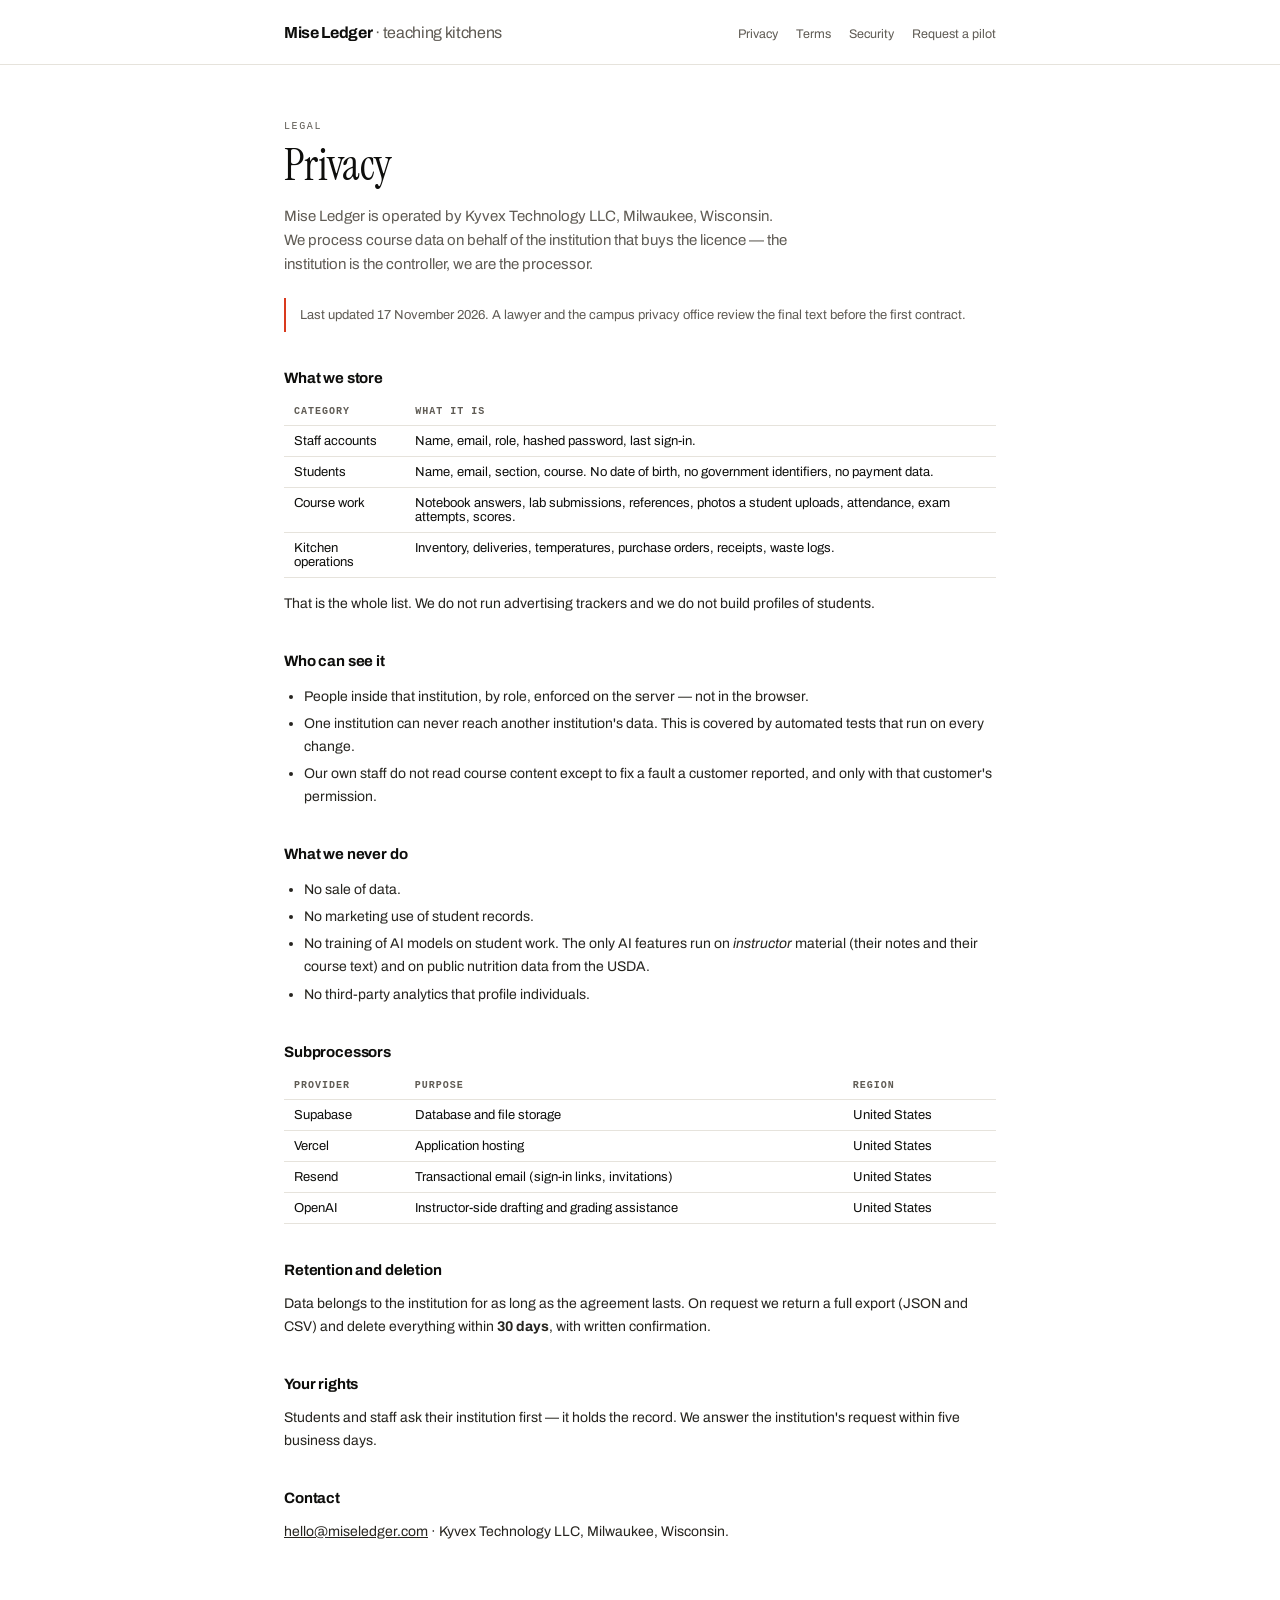
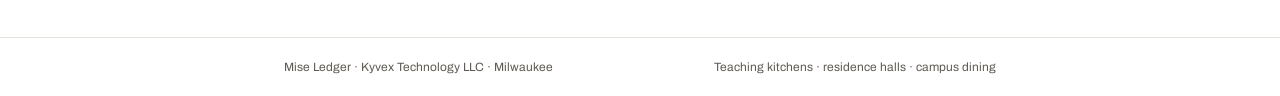
==== privacy.html @ e0c135ef "landing: the paper a university asks for Privacy, Terms and Security, linked from the footer. They n" ====
<!DOCTYPE html>
<html lang="en">
<head>
<meta charset="UTF-8"/>
<meta name="viewport" content="width=device-width, initial-scale=1"/>
<title>Privacy — Mise Ledger</title>
<meta name="description" content="What Mise Ledger stores, who can see it, and what we never do with it."/>
<link rel="preconnect" href="https://fonts.googleapis.com">
<link rel="preconnect" href="https://fonts.gstatic.com" crossorigin>
<link href="https://fonts.googleapis.com/css2?family=Archivo:wght@400;500;600;700&family=Instrument+Serif&display=swap" rel="stylesheet">
<link rel="stylesheet" href="/legal.css"/>
</head>
<body>
<header><div class="wrap">
  <a class="brand" href="/">Mise Ledger <span>· teaching kitchens</span></a>
  <nav><a href="/privacy.html">Privacy</a><a href="/terms.html">Terms</a><a href="/security.html">Security</a><a href="/#pilot">Request a pilot</a></nav>
</div></header>

<main><div class="wrap">
  <div class="eyebrow">Legal</div>
  <h1>Privacy</h1>
  <p class="lead">Mise Ledger is operated by Kyvex Technology LLC, Milwaukee, Wisconsin. We process course data on behalf of the institution that buys the licence — the institution is the controller, we are the processor.</p>

  <div class="note">Last updated 17 November 2026. A lawyer and the campus privacy office review the final text before the first contract.</div>

  <h2>What we store</h2>
  <table>
    <tr><th>Category</th><th>What it is</th></tr>
    <tr><td>Staff accounts</td><td>Name, email, role, hashed password, last sign-in.</td></tr>
    <tr><td>Students</td><td>Name, email, section, course. No date of birth, no government identifiers, no payment data.</td></tr>
    <tr><td>Course work</td><td>Notebook answers, lab submissions, references, photos a student uploads, attendance, exam attempts, scores.</td></tr>
    <tr><td>Kitchen operations</td><td>Inventory, deliveries, temperatures, purchase orders, receipts, waste logs.</td></tr>
  </table>
  <p>That is the whole list. We do not run advertising trackers and we do not build profiles of students.</p>

  <h2>Who can see it</h2>
  <ul>
    <li>People inside that institution, by role, enforced on the server — not in the browser.</li>
    <li>One institution can never reach another institution's data. This is covered by automated tests that run on every change.</li>
    <li>Our own staff do not read course content except to fix a fault a customer reported, and only with that customer's permission.</li>
  </ul>

  <h2>What we never do</h2>
  <ul>
    <li>No sale of data.</li>
    <li>No marketing use of student records.</li>
    <li>No training of AI models on student work. The only AI features run on <em>instructor</em> material (their notes and their course text) and on public nutrition data from the USDA.</li>
    <li>No third-party analytics that profile individuals.</li>
  </ul>

  <h2>Subprocessors</h2>
  <table>
    <tr><th>Provider</th><th>Purpose</th><th>Region</th></tr>
    <tr><td>Supabase</td><td>Database and file storage</td><td>United States</td></tr>
    <tr><td>Vercel</td><td>Application hosting</td><td>United States</td></tr>
    <tr><td>Resend</td><td>Transactional email (sign-in links, invitations)</td><td>United States</td></tr>
    <tr><td>OpenAI</td><td>Instructor-side drafting and grading assistance</td><td>United States</td></tr>
  </table>

  <h2>Retention and deletion</h2>
  <p>Data belongs to the institution for as long as the agreement lasts. On request we return a full export (JSON and CSV) and delete everything within <strong>30 days</strong>, with written confirmation.</p>

  <h2>Your rights</h2>
  <p>Students and staff ask their institution first — it holds the record. We answer the institution's request within five business days.</p>

  <h2>Contact</h2>
  <p><a href="mailto:hello@miseledger.com">hello@miseledger.com</a> · Kyvex Technology LLC, Milwaukee, Wisconsin.</p>
</div></main>

<footer><div class="wrap"><span>Mise Ledger · Kyvex Technology LLC · Milwaukee</span><span>Teaching kitchens · residence halls · campus dining</span></div></footer>
</body></html>
---- legal.css ----
:root{
  --ink:#0E0E0C; --paper:#FFFFFF; --soft:#F7F6F3; --grey:#5F5B54; --rule:#E6E3DC; --red:#D93A1E;
  --sans:"Archivo",-apple-system,Helvetica,Arial,sans-serif;
  --serif:"Instrument Serif",Georgia,serif;
  --mono:ui-monospace,SFMono-Regular,Menlo,monospace;
}
*{box-sizing:border-box}
body{margin:0;background:var(--paper);color:var(--ink);font-family:var(--sans);-webkit-font-smoothing:antialiased}
::selection{background:var(--red);color:#fff}
a{color:inherit}
.wrap{max-width:760px;margin:0 auto;padding:0 24px}
header{border-bottom:1px solid var(--rule)}
header .wrap{display:flex;align-items:center;justify-content:space-between;height:64px}
.brand{font-weight:700;letter-spacing:-.02em;text-decoration:none}
.brand span{color:var(--grey);font-weight:400}
nav a{font-size:12.5px;color:var(--grey);text-decoration:none;margin-left:18px}
nav a:hover{color:var(--ink)}
main{padding:56px 0 80px}
.eyebrow{font-family:var(--mono);font-size:10px;letter-spacing:.16em;text-transform:uppercase;color:var(--grey)}
h1{font-family:var(--serif);font-weight:400;font-size:44px;line-height:1.06;letter-spacing:-.015em;margin:10px 0 8px}
.lead{font-size:15px;color:var(--grey);line-height:1.6;max-width:56ch}
h2{font-size:15px;font-weight:700;margin:38px 0 8px;letter-spacing:-.01em}
p,li{font-size:14px;line-height:1.65;color:#26241f}
ul{padding-left:20px}
li{margin:4px 0}
.note{border-left:2px solid var(--red);padding:10px 0 10px 14px;color:var(--grey);font-size:13px;margin:22px 0}
table{width:100%;border-collapse:collapse;margin:12px 0;font-size:13px}
th,td{text-align:left;padding:8px 10px;border-bottom:1px solid var(--rule);vertical-align:top}
th{font-size:10px;letter-spacing:.1em;text-transform:uppercase;color:var(--grey);font-family:var(--mono)}
footer{border-top:1px solid var(--rule);padding:22px 0;color:var(--grey);font-size:12px}
footer .wrap{display:flex;gap:16px;flex-wrap:wrap;justify-content:space-between}
@media(max-width:640px){h1{font-size:32px}main{padding:36px 0 56px}}
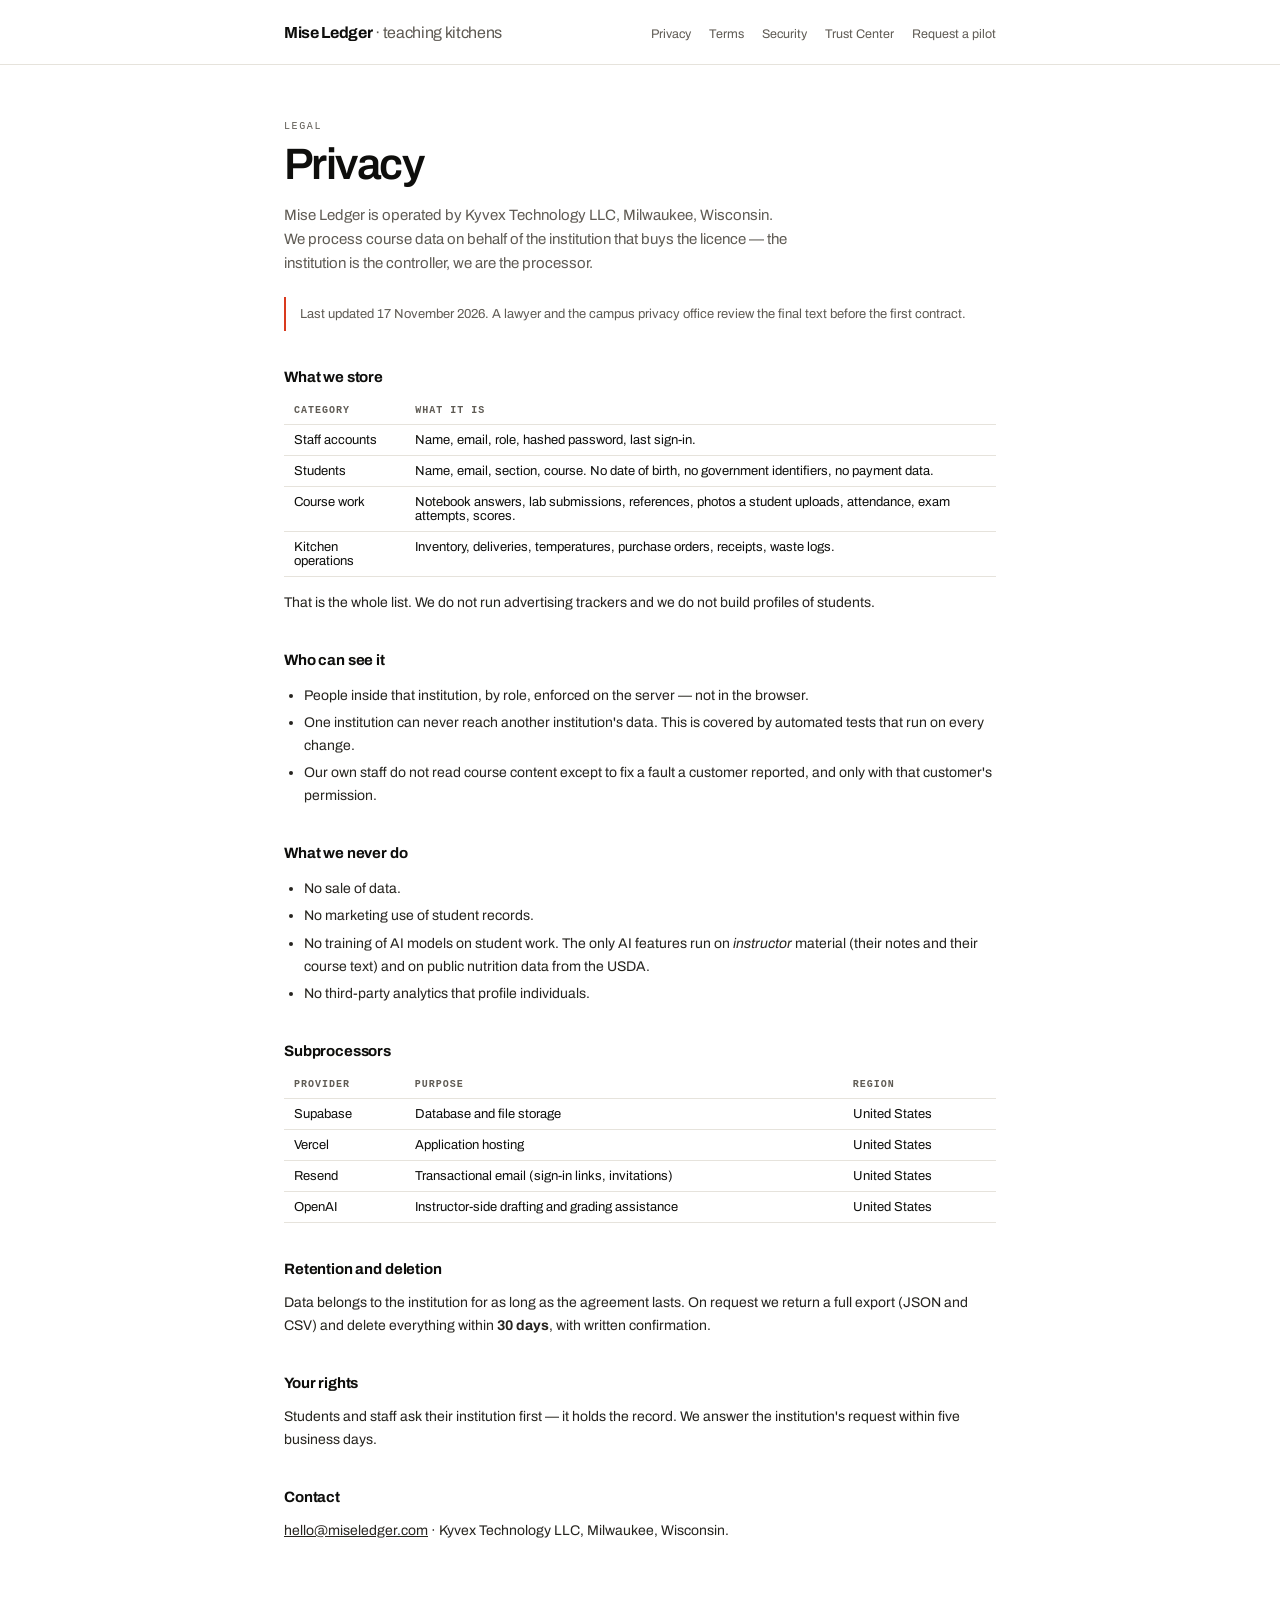
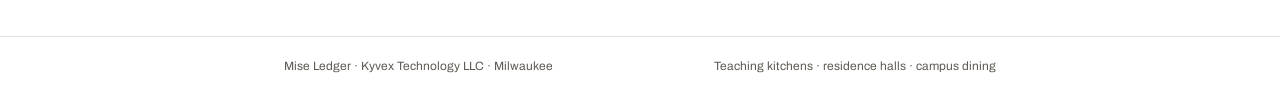
==== commit 6dbf5294: "Landing v3: Trust Center, student section, browser-framed film with chapters, full footer, brighter " ====
--- a/privacy.html
+++ b/privacy.html
@@ -13,7 +13,7 @@
 <body>
 <header><div class="wrap">
   <a class="brand" href="/">Mise Ledger <span>· teaching kitchens</span></a>
-  <nav><a href="/privacy.html">Privacy</a><a href="/terms.html">Terms</a><a href="/security.html">Security</a><a href="/#pilot">Request a pilot</a></nav>
+  <nav><a href="/privacy.html">Privacy</a><a href="/terms.html">Terms</a><a href="/security.html">Security</a><a href="/trust">Trust Center</a><a href="/#pilot">Request a pilot</a></nav>
 </div></header>
 
 <main><div class="wrap">
--- a/legal.css
+++ b/legal.css
@@ -17,7 +17,8 @@
 nav a:hover{color:var(--ink)}
 main{padding:56px 0 80px}
 .eyebrow{font-family:var(--mono);font-size:10px;letter-spacing:.16em;text-transform:uppercase;color:var(--grey)}
-h1{font-family:var(--serif);font-weight:400;font-size:44px;line-height:1.06;letter-spacing:-.015em;margin:10px 0 8px}
+h1{font-family:var(--sans);font-weight:600;font-size:44px;line-height:1.04;letter-spacing:-.035em;margin:10px 0 8px}
+h1 em{font-family:var(--serif);font-style:italic;font-weight:400;color:var(--red)}
 .lead{font-size:15px;color:var(--grey);line-height:1.6;max-width:56ch}
 h2{font-size:15px;font-weight:700;margin:38px 0 8px;letter-spacing:-.01em}
 p,li{font-size:14px;line-height:1.65;color:#26241f}
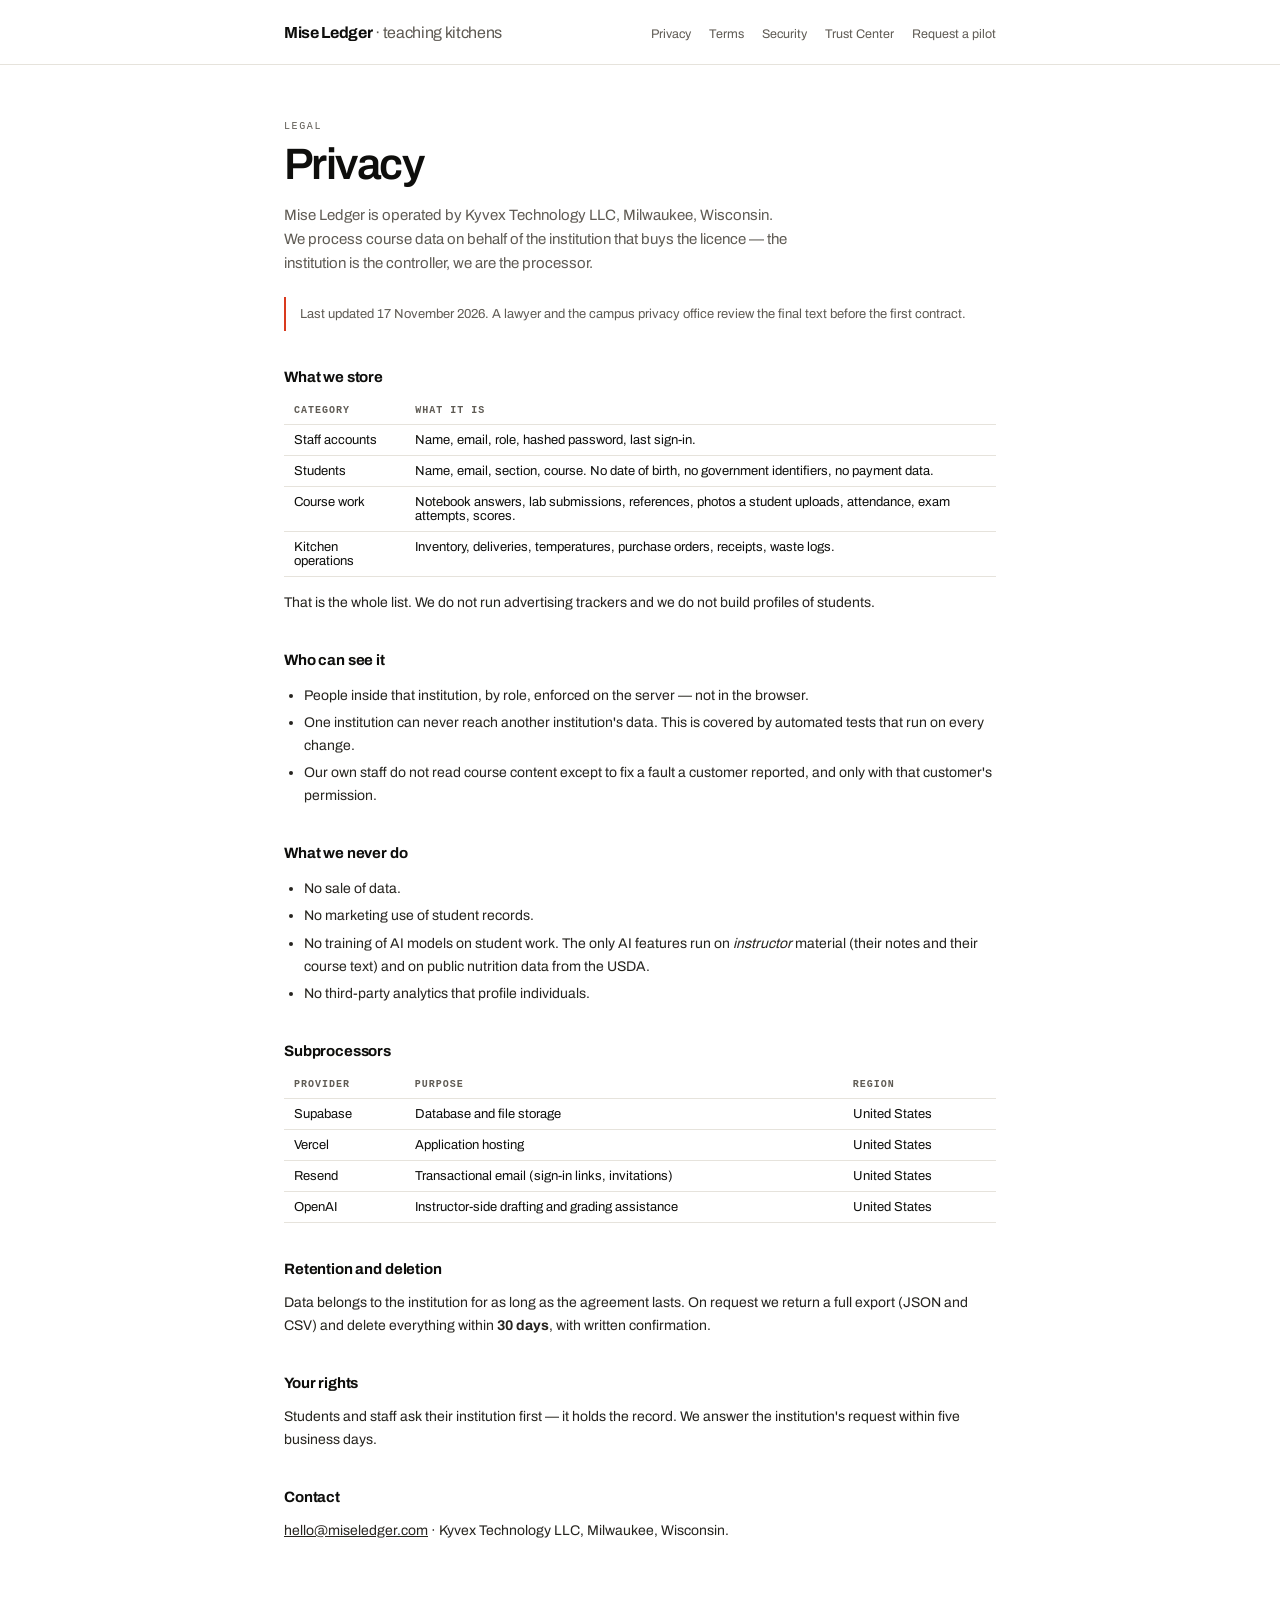
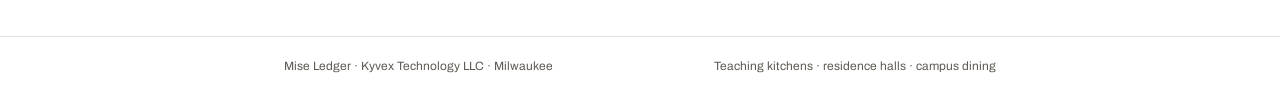
==== commit feeb2695: "Security headers, self-hosted fonts, disclosure policy, updated Trust Center - CSP, HSTS preload, no" ====
--- a/privacy.html
+++ b/privacy.html
@@ -5,9 +5,7 @@
 <meta name="viewport" content="width=device-width, initial-scale=1"/>
 <title>Privacy — Mise Ledger</title>
 <meta name="description" content="What Mise Ledger stores, who can see it, and what we never do with it."/>
-<link rel="preconnect" href="https://fonts.googleapis.com">
-<link rel="preconnect" href="https://fonts.gstatic.com" crossorigin>
-<link href="https://fonts.googleapis.com/css2?family=Archivo:wght@400;500;600;700&family=Instrument+Serif&display=swap" rel="stylesheet">
+<link rel="stylesheet" href="/fonts/fonts.css">
 <link rel="stylesheet" href="/legal.css"/>
 </head>
 <body>
--- a/fonts/fonts.css
+++ b/fonts/fonts.css
@@ -0,0 +1,117 @@
+/* Self-hosted fonts (SIL Open Font License). No third-party requests. */
+/* latin-ext */
+@font-face {
+  font-family: 'Archivo';
+  font-style: normal;
+  font-weight: 400;
+  font-stretch: 100%;
+  font-display: swap;
+  src: url(/fonts/Archivo-latin-ext-594978.woff2) format('woff2');
+  unicode-range: U+0100-02BA, U+02BD-02C5, U+02C7-02CC, U+02CE-02D7, U+02DD-02FF, U+0304, U+0308, U+0329, U+1D00-1DBF, U+1E00-1E9F, U+1EF2-1EFF, U+2020, U+20A0-20AB, U+20AD-20C4, U+2113, U+2C60-2C7F, U+A720-A7FF;
+}
+/* latin */
+@font-face {
+  font-family: 'Archivo';
+  font-style: normal;
+  font-weight: 400;
+  font-stretch: 100%;
+  font-display: swap;
+  src: url(/fonts/Archivo-latin-2d6953.woff2) format('woff2');
+  unicode-range: U+0000-00FF, U+0131, U+0152-0153, U+02BB-02BC, U+02C6, U+02DA, U+02DC, U+0304, U+0308, U+0329, U+2000-206F, U+20AC, U+2122, U+2191, U+2193, U+2212, U+2215, U+FEFF, U+FFFD;
+}
+/* latin-ext */
+@font-face {
+  font-family: 'Archivo';
+  font-style: normal;
+  font-weight: 500;
+  font-stretch: 100%;
+  font-display: swap;
+  src: url(/fonts/Archivo-latin-ext-594978.woff2) format('woff2');
+  unicode-range: U+0100-02BA, U+02BD-02C5, U+02C7-02CC, U+02CE-02D7, U+02DD-02FF, U+0304, U+0308, U+0329, U+1D00-1DBF, U+1E00-1E9F, U+1EF2-1EFF, U+2020, U+20A0-20AB, U+20AD-20C4, U+2113, U+2C60-2C7F, U+A720-A7FF;
+}
+/* latin */
+@font-face {
+  font-family: 'Archivo';
+  font-style: normal;
+  font-weight: 500;
+  font-stretch: 100%;
+  font-display: swap;
+  src: url(/fonts/Archivo-latin-2d6953.woff2) format('woff2');
+  unicode-range: U+0000-00FF, U+0131, U+0152-0153, U+02BB-02BC, U+02C6, U+02DA, U+02DC, U+0304, U+0308, U+0329, U+2000-206F, U+20AC, U+2122, U+2191, U+2193, U+2212, U+2215, U+FEFF, U+FFFD;
+}
+/* latin-ext */
+@font-face {
+  font-family: 'Archivo';
+  font-style: normal;
+  font-weight: 600;
+  font-stretch: 100%;
+  font-display: swap;
+  src: url(/fonts/Archivo-latin-ext-594978.woff2) format('woff2');
+  unicode-range: U+0100-02BA, U+02BD-02C5, U+02C7-02CC, U+02CE-02D7, U+02DD-02FF, U+0304, U+0308, U+0329, U+1D00-1DBF, U+1E00-1E9F, U+1EF2-1EFF, U+2020, U+20A0-20AB, U+20AD-20C4, U+2113, U+2C60-2C7F, U+A720-A7FF;
+}
+/* latin */
+@font-face {
+  font-family: 'Archivo';
+  font-style: normal;
+  font-weight: 600;
+  font-stretch: 100%;
+  font-display: swap;
+  src: url(/fonts/Archivo-latin-2d6953.woff2) format('woff2');
+  unicode-range: U+0000-00FF, U+0131, U+0152-0153, U+02BB-02BC, U+02C6, U+02DA, U+02DC, U+0304, U+0308, U+0329, U+2000-206F, U+20AC, U+2122, U+2191, U+2193, U+2212, U+2215, U+FEFF, U+FFFD;
+}
+/* latin-ext */
+@font-face {
+  font-family: 'Archivo';
+  font-style: normal;
+  font-weight: 700;
+  font-stretch: 100%;
+  font-display: swap;
+  src: url(/fonts/Archivo-latin-ext-594978.woff2) format('woff2');
+  unicode-range: U+0100-02BA, U+02BD-02C5, U+02C7-02CC, U+02CE-02D7, U+02DD-02FF, U+0304, U+0308, U+0329, U+1D00-1DBF, U+1E00-1E9F, U+1EF2-1EFF, U+2020, U+20A0-20AB, U+20AD-20C4, U+2113, U+2C60-2C7F, U+A720-A7FF;
+}
+/* latin */
+@font-face {
+  font-family: 'Archivo';
+  font-style: normal;
+  font-weight: 700;
+  font-stretch: 100%;
+  font-display: swap;
+  src: url(/fonts/Archivo-latin-2d6953.woff2) format('woff2');
+  unicode-range: U+0000-00FF, U+0131, U+0152-0153, U+02BB-02BC, U+02C6, U+02DA, U+02DC, U+0304, U+0308, U+0329, U+2000-206F, U+20AC, U+2122, U+2191, U+2193, U+2212, U+2215, U+FEFF, U+FFFD;
+}
+/* latin-ext */
+@font-face {
+  font-family: 'Instrument Serif';
+  font-style: italic;
+  font-weight: 400;
+  font-display: swap;
+  src: url(/fonts/InstrumentSerif-latin-ext-7f7326.woff2) format('woff2');
+  unicode-range: U+0100-02BA, U+02BD-02C5, U+02C7-02CC, U+02CE-02D7, U+02DD-02FF, U+0304, U+0308, U+0329, U+1D00-1DBF, U+1E00-1E9F, U+1EF2-1EFF, U+2020, U+20A0-20AB, U+20AD-20C4, U+2113, U+2C60-2C7F, U+A720-A7FF;
+}
+/* latin */
+@font-face {
+  font-family: 'Instrument Serif';
+  font-style: italic;
+  font-weight: 400;
+  font-display: swap;
+  src: url(/fonts/InstrumentSerif-latin-253e49.woff2) format('woff2');
+  unicode-range: U+0000-00FF, U+0131, U+0152-0153, U+02BB-02BC, U+02C6, U+02DA, U+02DC, U+0304, U+0308, U+0329, U+2000-206F, U+20AC, U+2122, U+2191, U+2193, U+2212, U+2215, U+FEFF, U+FFFD;
+}
+/* latin-ext */
+@font-face {
+  font-family: 'Instrument Serif';
+  font-style: normal;
+  font-weight: 400;
+  font-display: swap;
+  src: url(/fonts/InstrumentSerif-latin-ext-73b57d.woff2) format('woff2');
+  unicode-range: U+0100-02BA, U+02BD-02C5, U+02C7-02CC, U+02CE-02D7, U+02DD-02FF, U+0304, U+0308, U+0329, U+1D00-1DBF, U+1E00-1E9F, U+1EF2-1EFF, U+2020, U+20A0-20AB, U+20AD-20C4, U+2113, U+2C60-2C7F, U+A720-A7FF;
+}
+/* latin */
+@font-face {
+  font-family: 'Instrument Serif';
+  font-style: normal;
+  font-weight: 400;
+  font-display: swap;
+  src: url(/fonts/InstrumentSerif-latin-d65c26.woff2) format('woff2');
+  unicode-range: U+0000-00FF, U+0131, U+0152-0153, U+02BB-02BC, U+02C6, U+02DA, U+02DC, U+0304, U+0308, U+0329, U+2000-206F, U+20AC, U+2122, U+2191, U+2193, U+2212, U+2215, U+FEFF, U+FFFD;
+}
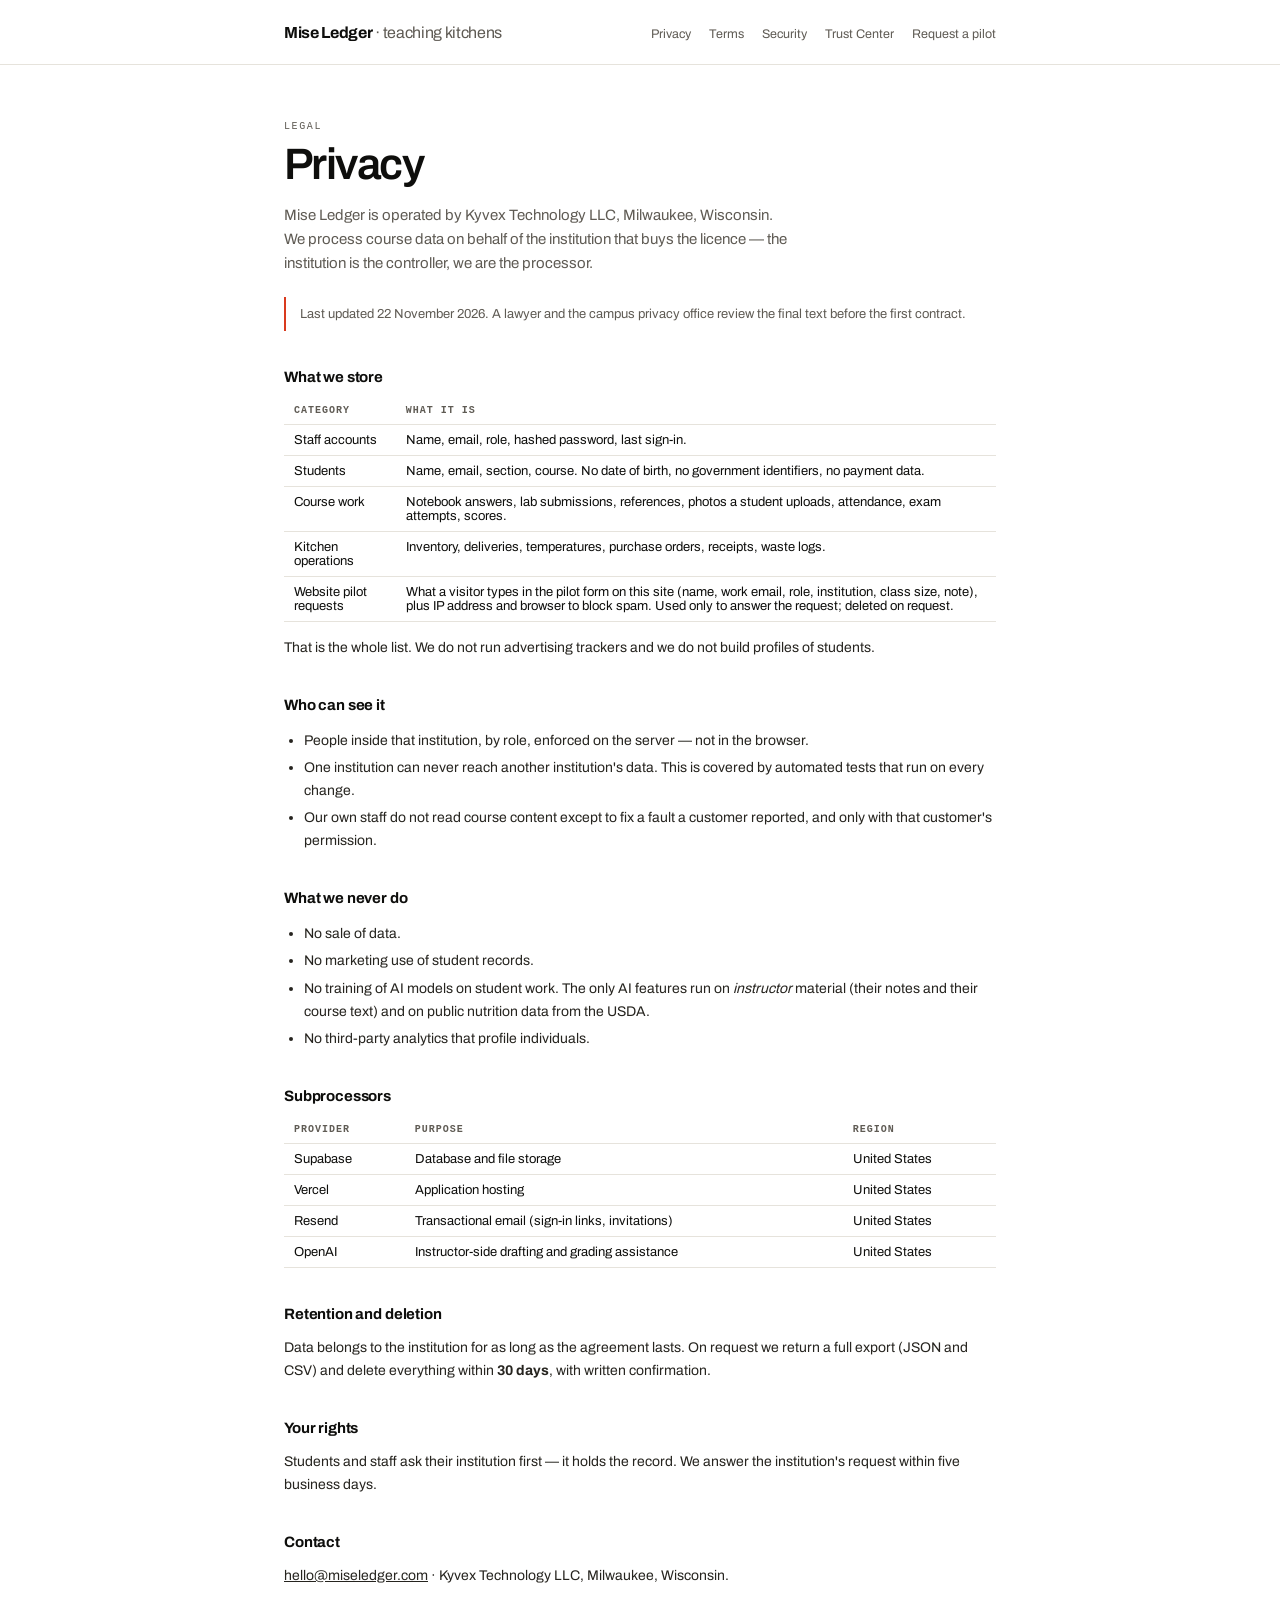
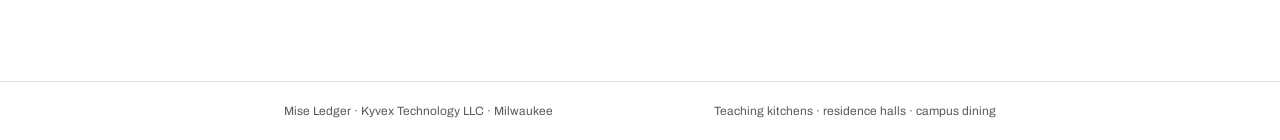
==== commit 56d7469b: "Real pilot form, SEO basics, WebP images, booking hook - Pilot form posts to app.miseledger.com/api/" ====
--- a/privacy.html
+++ b/privacy.html
@@ -5,6 +5,7 @@
 <meta name="viewport" content="width=device-width, initial-scale=1"/>
 <title>Privacy — Mise Ledger</title>
 <meta name="description" content="What Mise Ledger stores, who can see it, and what we never do with it."/>
+<link rel="canonical" href="https://www.miseledger.com/privacy"/>
 <link rel="stylesheet" href="/fonts/fonts.css">
 <link rel="stylesheet" href="/legal.css"/>
 </head>
@@ -19,7 +20,7 @@
   <h1>Privacy</h1>
   <p class="lead">Mise Ledger is operated by Kyvex Technology LLC, Milwaukee, Wisconsin. We process course data on behalf of the institution that buys the licence — the institution is the controller, we are the processor.</p>
 
-  <div class="note">Last updated 17 November 2026. A lawyer and the campus privacy office review the final text before the first contract.</div>
+  <div class="note">Last updated 22 November 2026. A lawyer and the campus privacy office review the final text before the first contract.</div>
 
   <h2>What we store</h2>
   <table>
@@ -28,6 +29,7 @@
     <tr><td>Students</td><td>Name, email, section, course. No date of birth, no government identifiers, no payment data.</td></tr>
     <tr><td>Course work</td><td>Notebook answers, lab submissions, references, photos a student uploads, attendance, exam attempts, scores.</td></tr>
     <tr><td>Kitchen operations</td><td>Inventory, deliveries, temperatures, purchase orders, receipts, waste logs.</td></tr>
+    <tr><td>Website pilot requests</td><td>What a visitor types in the pilot form on this site (name, work email, role, institution, class size, note), plus IP address and browser to block spam. Used only to answer the request; deleted on request.</td></tr>
   </table>
   <p>That is the whole list. We do not run advertising trackers and we do not build profiles of students.</p>
 
